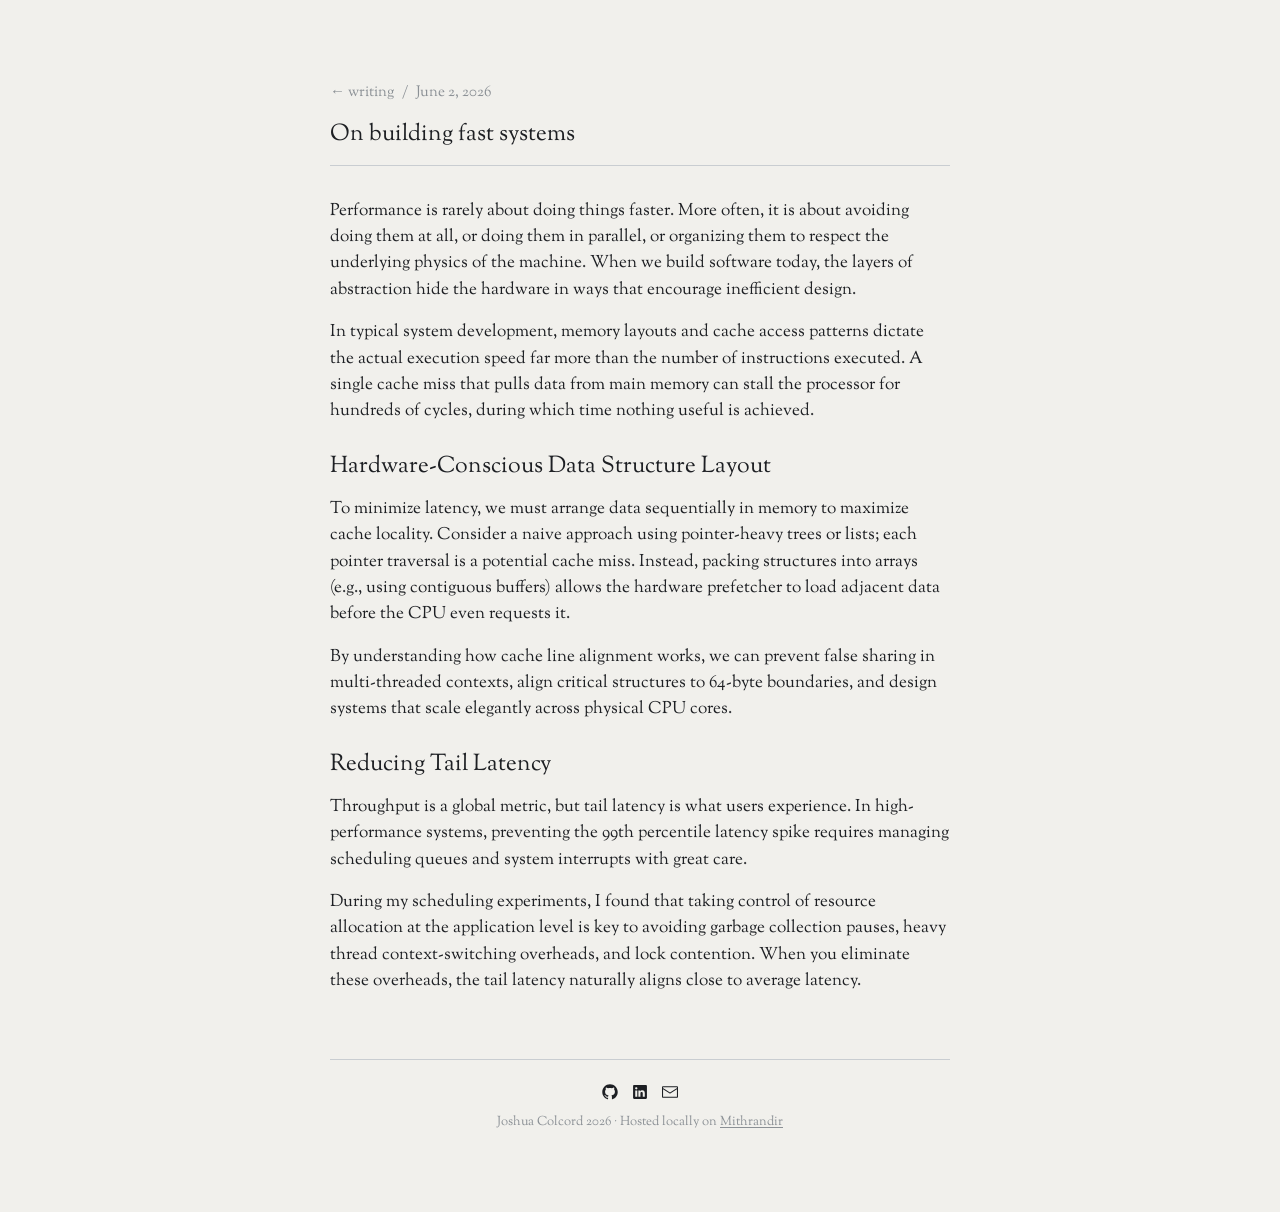
==== articles/building-fast-systems.html @ 86ec55c6 "final, and initial, commit for portfolio site :)" ====
<!DOCTYPE html>
<html lang="en">

<head>
  <meta charset="UTF-8">
  <meta name="viewport" content="width=device-width, initial-scale=1.0">
  <title>On building fast systems — Joshua Colcord</title>
  <meta name="description" content="A deep dive into system performance, low-level optimization, and latency trade-offs in modern hardware.">
  <style>
    @import url("https://fonts.googleapis.com/css2?family=Sorts+Mill+Goudy:ital@0;1&display=swap");

    :root {
      --background: #f1f0ec;
      --text: #1d1f23;
      --accent: #3a3d42;
      --muted: #8b9095;
      --line: #c9cdd1;
    }

    * {
      box-sizing: border-box;
    }

    body {
      margin: 0;
      min-height: 100vh;
      display: flex;
      flex-direction: column;
      align-items: center;
      background: var(--background);
      color: var(--text);
      font-family: "Sorts Mill Goudy", Georgia, "Times New Roman", serif;
      font-size: 15px;
      font-weight: 400;
      line-height: 1.6;
      padding: 0 24px 80px;
    }

    .page {
      width: min(100%, 620px);
      margin-top: 9vh;
      display: flex;
      flex-direction: column;
    }

    .article-header {
      margin-bottom: 12px;
      display: flex;
      justify-content: flex-start;
      align-items: baseline;
    }

    .back-link {
      display: inline-block;
      font-size: 15px;
      color: var(--muted);
      text-decoration: none;
      transition: color 0.15s;
      padding-bottom: 4px;
    }

    .back-link:hover {
      color: var(--text);
    }

    .article-date-top {
      font-size: 15px;
      color: var(--muted);
    }

    .article-title {
      font-size: 23px;
      font-weight: normal;
      margin: 0 0 32px 0;
      color: var(--text);
      line-height: 1.2;
      display: block;
      padding-bottom: 16px;
      border-bottom: 1px solid var(--line);
    }

    .meta-sep {
      margin: 0 8px;
      color: var(--muted);
      font-size: 15px;
    }

    article p, article li {
      margin: 0 0 16px 0;
      font-size: 16.5px;
      line-height: 1.6;
      color: var(--text);
    }

    article h2 {
      font-size: 1.75em;
      font-weight: normal;
      margin: 32px 0 16px 0;
      padding-bottom: 0.3em;
      color: var(--text);
      line-height: 1.2;
    }

    article h3 {
      font-size: 1.5em;
      font-weight: normal;
      margin: 28px 0 16px 0;
      color: var(--text);
      line-height: 1.2;
    }

    code {
      font-family: Menlo, Monaco, Consolas, 'Courier New', monospace;
      background: rgba(0, 0, 0, 0.05);
      padding: 0.2em 0.4em;
      border-radius: 3px;
      font-size: 0.85em;
      color: #000;
    }

    pre {
      margin: 0 0 16px 0;
      padding: 1em;
      overflow: auto;
      background: rgba(0, 0, 0, 0.03);
      border-radius: 3px;
    }

    pre code {
      padding: 0;
      background: transparent;
      font-size: 0.85em;
    }

    .article-figure {
      margin: 24px 0;
      padding: 0;
    }

    .article-figure img {
      width: 100%;
      border-radius: 8px;
      border: 1px solid var(--line);
    }

    .image-placeholder {
      width: 100%;
      aspect-ratio: 16 / 9;
      background-color: #e5e2db;
      border-radius: 8px;
      border: 1px solid var(--line);
      display: flex;
      align-items: center;
      justify-content: center;
      color: var(--muted);
      font-size: 13px;
    }

    .image-caption {
      font-size: 13px;
      color: var(--muted);
      text-align: center;
      margin-top: 10px;
      line-height: 1.4;
      font-style: italic;
    }

    .site-footer {
      width: 100%;
      text-align: center;
      margin-top: 48px;
      border-top: 1px solid var(--line);
      padding-top: 24px;
    }

    .footer-icons {
      display: flex;
      justify-content: center;
      gap: 14px;
      margin-bottom: 12px;
    }

    .footer-text {
      font-size: 13px;
      color: var(--muted);
    }

    .footer-link {
      color: var(--muted);
      text-decoration: underline;
      text-underline-offset: 0.12em;
      text-decoration-thickness: 1px;
    }

    .footer-link:hover {
      color: var(--text);
    }

    .icon-link {
      display: inline-flex;
      align-items: center;
      justify-content: center;
      color: var(--text);
      opacity: 1;
      transition: opacity 0.15s;
    }

    .icon-link:hover,
    .icon-link:focus-visible {
      opacity: 0.65;
    }

    .icon-link svg {
      width: 16px;
      height: 16px;
      fill: currentColor;
    }
  </style>
</head>

<body>

  <div class="page">
    <header class="article-header">
      <a class="back-link" href="../index.html#writing">← writing</a>
      <span class="meta-sep">/</span>
      <span class="article-date-top">June 2, 2026</span>
    </header>

    <main>
      <article>
        <h1 class="article-title">On building fast systems</h1>

        <p>Performance is rarely about doing things faster. More often, it is about avoiding doing them at all, or doing them in parallel, or organizing them to respect the underlying physics of the machine. When we build software today, the layers of abstraction hide the hardware in ways that encourage inefficient design.</p>
<p>In typical system development, memory layouts and cache access patterns dictate the actual execution speed far more than the number of instructions executed. A single cache miss that pulls data from main memory can stall the processor for hundreds of cycles, during which time nothing useful is achieved.</p>
<h3>Hardware-Conscious Data Structure Layout</h3>
<p>To minimize latency, we must arrange data sequentially in memory to maximize cache locality. Consider a naive approach using pointer-heavy trees or lists; each pointer traversal is a potential cache miss. Instead, packing structures into arrays (e.g., using contiguous buffers) allows the hardware prefetcher to load adjacent data before the CPU even requests it.</p>
<p>By understanding how cache line alignment works, we can prevent false sharing in multi-threaded contexts, align critical structures to 64-byte boundaries, and design systems that scale elegantly across physical CPU cores.</p>
<h3>Reducing Tail Latency</h3>
<p>Throughput is a global metric, but tail latency is what users experience. In high-performance systems, preventing the 99th percentile latency spike requires managing scheduling queues and system interrupts with great care.</p>
<p>During my scheduling experiments, I found that taking control of resource allocation at the application level is key to avoiding garbage collection pauses, heavy thread context-switching overheads, and lock contention. When you eliminate these overheads, the tail latency naturally aligns close to average latency.</p>
      </article>
    </main>

    <footer class="site-footer">
      <div class="footer-icons" aria-label="Social links">
        <a class="icon-link" href="https://github.com/joshcolcord" target="_blank" rel="noopener noreferrer"
          aria-label="GitHub">
          <svg viewBox="0 0 15 15" fill="none" xmlns="http://www.w3.org/2000/svg" aria-hidden="true">
            <path
              d="M7.49933 0.25C3.49635 0.25 0.25 3.49593 0.25 7.50024C0.25 10.703 2.32715 13.4206 5.2081 14.3797C5.57084 14.446 5.70302 14.2222 5.70302 14.0299C5.70302 13.8576 5.69679 13.4019 5.69323 12.797C3.67661 13.235 3.25112 11.825 3.25112 11.825C2.92132 10.9874 2.44599 10.7644 2.44599 10.7644C1.78773 10.3149 2.49584 10.3238 2.49584 10.3238C3.22353 10.375 3.60629 11.0711 3.60629 11.0711C4.25298 12.1788 5.30335 11.8588 5.71638 11.6732C5.78225 11.205 5.96962 10.8854 6.17658 10.7043C4.56675 10.5209 2.87415 9.89918 2.87415 7.12104C2.87415 6.32925 3.15677 5.68257 3.62053 5.17563C3.54576 4.99226 3.29697 4.25521 3.69174 3.25691C3.69174 3.25691 4.30015 3.06196 5.68522 3.99973C6.26337 3.83906 6.8838 3.75895 7.50022 3.75583C8.1162 3.75895 8.73619 3.83906 9.31523 3.99973C10.6994 3.06196 11.3069 3.25691 11.3069 3.25691C11.7026 4.25521 11.4538 4.99226 11.3795 5.17563C11.8441 5.68257 12.1245 6.32925 12.1245 7.12104C12.1245 9.9063 10.4292 10.5192 8.81452 10.6985C9.07444 10.9224 9.30633 11.3648 9.30633 12.0413C9.30633 13.0102 9.29742 13.7922 9.29742 14.0299C9.29742 14.2239 9.42828 14.4496 9.79591 14.3788C12.6746 13.4179 14.75 10.7025 14.75 7.50024C14.75 3.49593 11.5036 0.25 7.49933 0.25Z"
              fill="currentColor" fill-rule="evenodd" clip-rule="evenodd"></path>
          </svg>
        </a>
        <a class="icon-link" href="https://linkedin.com/in/joshcolcord/" target="_blank" rel="noopener noreferrer"
          aria-label="LinkedIn">
          <svg viewBox="0 0 15 15" fill="none" xmlns="http://www.w3.org/2000/svg" aria-hidden="true">
            <path
              d="M2 1C1.44772 1 1 1.44772 1 2V13C1 13.5523 1.44772 14 2 14H13C13.5523 14 14 13.5523 14 13V2C14 1.44772 13.5523 1 13 1H2ZM3.05 6H4.95V12H3.05V6ZM5.075 4.005C5.075 4.59871 4.59371 5.08 4 5.08C3.4063 5.08 2.925 4.59871 2.925 4.005C2.925 3.41129 3.4063 2.93 4 2.93C4.59371 2.93 5.075 3.41129 5.075 4.005ZM12 8.35713C12 6.55208 10.8334 5.85033 9.67449 5.85033C9.29502 5.83163 8.91721 5.91119 8.57874 6.08107C8.32172 6.21007 8.05265 6.50523 7.84516 7.01853H7.79179V6.00044H6V12.0047H7.90616V8.8112C7.8786 8.48413 7.98327 8.06142 8.19741 7.80987C8.41156 7.55832 8.71789 7.49825 8.95015 7.46774H9.02258C9.62874 7.46774 10.0786 7.84301 10.0786 8.78868V12.0047H11.9847L12 8.35713Z"
              fill="currentColor" fill-rule="evenodd" clip-rule="evenodd"></path>
          </svg>
        </a>
        <a class="icon-link" href="mailto:jcolcord@wisc.edu" target="_blank" rel="noopener noreferrer"
          aria-label="Email">
          <svg viewBox="0 0 15 15" fill="none" xmlns="http://www.w3.org/2000/svg" aria-hidden="true">
            <path
              d="M1 2C0.447715 2 0 2.44772 0 3V12C0 12.5523 0.447715 13 1 13H14C14.5523 13 15 12.5523 15 12V3C15 2.44772 14.5523 2 14 2H1ZM1 3L14 3V3.92494C13.9174 3.92486 13.8338 3.94751 13.7589 3.99505L7.5 7.96703L1.24112 3.99505C1.16621 3.94751 1.0826 3.92486 1 3.92494V3ZM1 4.90797V12H14V4.90797L7.74112 8.87995C7.59394 8.97335 7.40606 8.97335 7.25888 8.87995L1 4.90797Z"
              fill="currentColor" fill-rule="evenodd" clip-rule="evenodd"></path>
          </svg>
        </a>
      </div>
      <div class="footer-text">
        Joshua Colcord 2026 &middot; Hosted locally on <a class="footer-link" href="https://blog.jcol.cx/mithrandir"
          target="_blank" rel="noopener">Mithrandir</a>
      </div>
    </footer>
  </div>

</body>
</html>
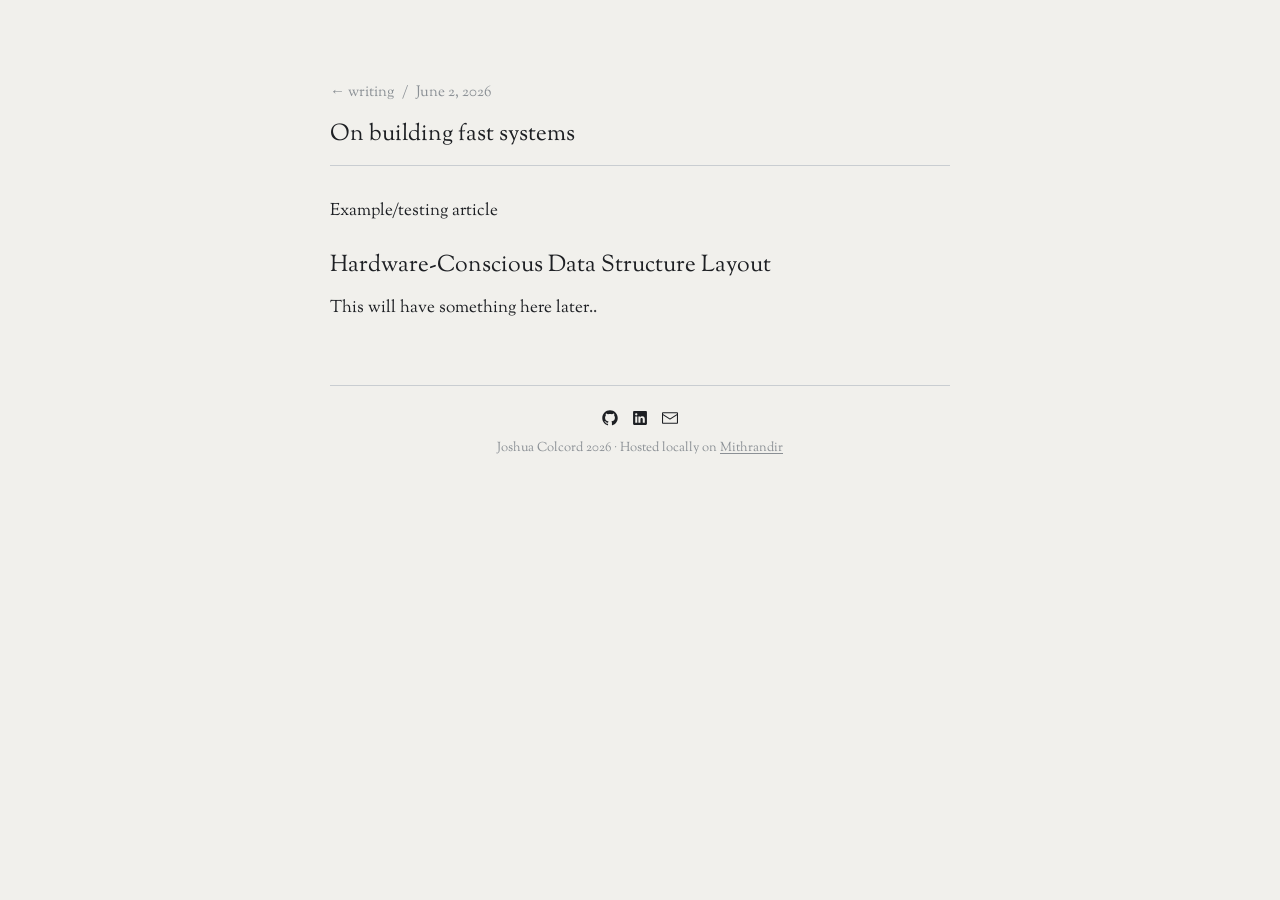
==== commit 5b10d8e3: "updates" ====
--- a/articles/building-fast-systems.html
+++ b/articles/building-fast-systems.html
@@ -231,14 +231,9 @@
       <article>
         <h1 class="article-title">On building fast systems</h1>
 
-        <p>Performance is rarely about doing things faster. More often, it is about avoiding doing them at all, or doing them in parallel, or organizing them to respect the underlying physics of the machine. When we build software today, the layers of abstraction hide the hardware in ways that encourage inefficient design.</p>
-<p>In typical system development, memory layouts and cache access patterns dictate the actual execution speed far more than the number of instructions executed. A single cache miss that pulls data from main memory can stall the processor for hundreds of cycles, during which time nothing useful is achieved.</p>
+        <p>Example/testing article</p>
 <h3>Hardware-Conscious Data Structure Layout</h3>
-<p>To minimize latency, we must arrange data sequentially in memory to maximize cache locality. Consider a naive approach using pointer-heavy trees or lists; each pointer traversal is a potential cache miss. Instead, packing structures into arrays (e.g., using contiguous buffers) allows the hardware prefetcher to load adjacent data before the CPU even requests it.</p>
-<p>By understanding how cache line alignment works, we can prevent false sharing in multi-threaded contexts, align critical structures to 64-byte boundaries, and design systems that scale elegantly across physical CPU cores.</p>
-<h3>Reducing Tail Latency</h3>
-<p>Throughput is a global metric, but tail latency is what users experience. In high-performance systems, preventing the 99th percentile latency spike requires managing scheduling queues and system interrupts with great care.</p>
-<p>During my scheduling experiments, I found that taking control of resource allocation at the application level is key to avoiding garbage collection pauses, heavy thread context-switching overheads, and lock contention. When you eliminate these overheads, the tail latency naturally aligns close to average latency.</p>
+<p>This will have something here later..</p>
       </article>
     </main>
 
@@ -270,8 +265,7 @@
         </a>
       </div>
       <div class="footer-text">
-        Joshua Colcord 2026 &middot; Hosted locally on <a class="footer-link" href="https://blog.jcol.cx/mithrandir"
-          target="_blank" rel="noopener">Mithrandir</a>
+        Joshua Colcord 2026 &middot; Hosted locally on <a class="footer-link" href="mithrandir.html">Mithrandir</a>
       </div>
     </footer>
   </div>
